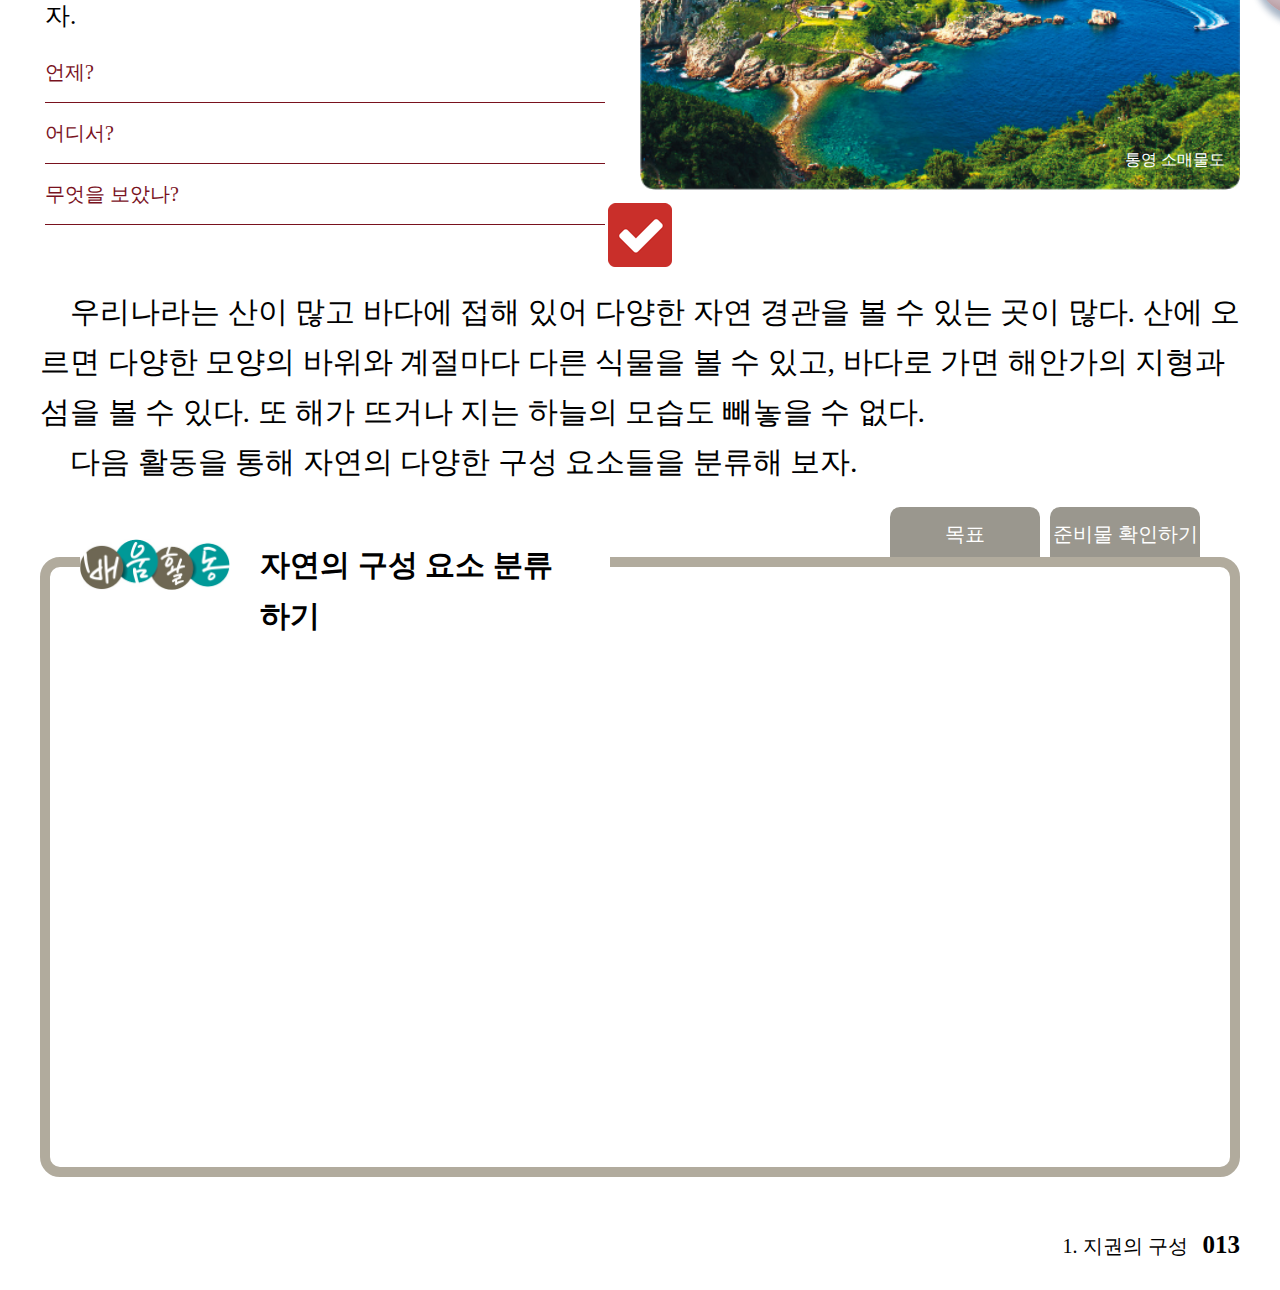
==== index.html @ 11074e5e "Initial Commit" ====
<!DOCTYPE html>
<html lang="en">

<head>
  <meta charset="utf-8">
  <meta content="width=device-width, initial-scale=1.0" name="viewport">
  <title>Document</title>
  <meta content="" name="description">
  <meta content="" name="keywords">
  <!-- Favicons -->
  <link href="assets/img/favicon.png" rel="icon">
  <link href="assets/img/apple-touch-icon.png" rel="apple-touch-icon">
  <!-- Google Fonts -->
  <link href="https://fonts.googleapis.com/css?family=Open+Sans:300,300i,400,400i,600,600i,700,700i|Jost:300,300i,400,400i,500,500i,600,600i,700,700i|Poppins:300,300i,400,400i,500,500i,600,600i,700,700i" rel="stylesheet">
  <!-- Vendor CSS Files -->
  <link href="assets/vendor/aos/aos.css" rel="stylesheet">
  <link href="assets/vendor/bootstrap/css/bootstrap.min.css" rel="stylesheet">
  <link href="assets/vendor/bootstrap-icons/bootstrap-icons.css" rel="stylesheet">
  <link href="assets/vendor/boxicons/css/boxicons.min.css" rel="stylesheet">
  <link href="assets/vendor/glightbox/css/glightbox.min.css" rel="stylesheet">
  <link href="assets/vendor/remixicon/remixicon.css" rel="stylesheet">
  <link href="assets/vendor/swiper/swiper-bundle.min.css" rel="stylesheet">
  <!-- CSS File -->
  <link href="styles.css" rel="stylesheet">
</head>

<body>
  <!-- 컨텐츠 영역 -->
  <div class="content">
    <!-- 대단원 도입 -->
    <div class="chapter-title-area">
      <img src="./img/013_1.jpg" alt="" style="width: 100%;">
      <p class="chapter-title">지구를 구성하는 것은</p>
      <div class="chapter-subtitle">
        <text class="graycolor">이 단원을 배우면 • </text>지구계의 구성 요소를 설명할 수 있다.<br>
        <text class="graycolor">과학과 핵심 역량 • </text>과학적 사고력 / 과학적 탐구 능력 / 과학적 의사소통 능력
      </div>
    </div>
    <!-- 소단원 도입 -->
    <div class="entry">
      <div class="text-input-container">
        <img src="img/125_2.jpg" alt="" style="width: 32%;">
        <p class="entry-title">
          <text style="color: white; font-size: 20px;">함께 시작하기</text>
          &nbsp;&nbsp;&nbsp;&nbsp;&nbsp;&nbsp;&nbsp;&nbsp;&nbsp;&nbsp;&nbsp;&nbsp;
          <text style="font-size: 30px; font-weight: bold;">기억에 남는 체험 활동 장소</text><br>
          <div style="padding-top: 10px; padding-left: 5px; font-size: 25px;">
            체험 활동을 하며 보았던 자연의 모습을 이야기해 보자.
          </div>
        </p>
        <div class="question-box">
          <div class="text-input">
            <text>언제?</text>&nbsp;
            <textarea></textarea>
          </div>
          <div class="text-input">
            <text>어디서?</text>&nbsp;
            <textarea></textarea>
          </div>
          <div class="text-input">
            <text>무엇을 보았나?</text>&nbsp;
            <textarea style="width: 60%"></textarea>
          </div>
        </div>
      </div>
      <div class="video-container">
        <img src="img/013_3.jpg" alt="" style="width: 100%;">
        <img src="img/icon01.png" alt="" class="video-icon">
        <text class="img-caption">통영 소매물도</text>
      </div>
    </div>
    <div class="button-container">
      <img src="img/ico_answer.png" alt="">
    </div>
    <!-- 일반 텍스트 -->
    <div class="main-text">
      &nbsp;&nbsp;&nbsp;
      우리나라는 산이 많고 바다에 접해 있어 다양한 자연 경관을 볼 수 있는 곳이 많다.
      산에 오르면 다양한 모양의 바위와 계절마다 다른 식물을 볼 수 있고,
      바다로 가면 해안가의 지형과 섬을 볼 수 있다.
      또 해가 뜨거나 지는 하늘의 모습도 빼놓을 수 없다.<br>
      &nbsp;&nbsp;&nbsp;
      다음 활동을 통해 자연의 다양한 구성 요소들을 분류해 보자.
    </div>
    <!-- 배움활동 -->
    <div class="learning-activity-title">
      <img src="img/125_4.jpg" alt="">
      <div>자연의 구성 요소 분류하기</div>
    </div>
    <div class="learning-activity-tab">목표</div>
    <div class="learning-activity-tab" style="right: 80px;">준비물 확인하기</div>
    <div class="learning-activity-box">

    </div>
    <!-- 바닥글 -->
    <footer>
      <div class="page-number">
        1. 지권의 구성 &nbsp;&nbsp;<text>013</text>
      </div>
    </footer>
  </div>
</body>
---- styles.css ----
html {
  font-size: 16px;
}

body {
  min-width: 100vw;
  min-height: 100vh;
  background-color: lightgray;
  position: relative;
  margin: 0;
}

p {
  margin: 0;
}

body .content {
  width: 1200px;
  height: 1600px;
  background-color: white;
  position: absolute;
  top: 0;
  bottom: 0;
  left: 0;
  right: 0;
  margin: auto;
  padding: 40px;
  font-size: 16px;
}

body .content .chapter-title-area {
  width: 100%;
}

body .content .chapter-title-area .chapter-title {
  position: absolute;
  top: 2%;
  left: 30%;
  font-weight: bold;
  font-size: 50px;
  margin: 0;
}

body .content .chapter-title-area .chapter-subtitle {
  position: absolute;
  top: 10%;
  left: 30%;
  height: 60px;
  font-size: 20px;
  margin: 0;
}

body .content .chapter-title-area .chapter-subtitle text{
  line-height: 30px;
}

body .content .chapter-title-area .chapter-subtitle .graycolor {
  color: gray;
}

body .content .entry {
  margin-top: 20px;
  height: 300px;
}

body .content .entry .text-input-container {
  width: 50%;
  height: 40%;
  float: left;
}

body .content .entry .video-container {
  width: 50%;
  height: 40%;
  float: left;
}

body .content .entry .text-input-container .entry-title {
  position: absolute;
  top: 290px;
  left: 80px;
}
body .content .entry .text-input-container .question-box {
  width: 560px;
  height: 200px;
  padding: 10px 0 0 5px;
  margin: 0;
}

body .content .entry .text-input-container .question-box .text-input {
  border: none;
  border-bottom: 1px solid #79121e;
  color: #79121e;
  font-size: 20px;
  height: 60px;
  display: flex;
  justify-content: space-between;
}

body .content .entry .text-input-container .question-box .text-input text {
  line-height: 60px;
}

body .content .entry .text-input-container .question-box .text-input textarea {
  width: 450px;
  border: none;
  resize: none;
  margin-top: 10px;
}

body .content .entry .video-container .video-icon {
  position: absolute;
  cursor: pointer;
  animation-name: size-alter;
  animation-duration: 1s;
  animation-iteration-count: infinite;
  animation-direction: alternate;
  animation-timing-function: linear;
  animation-fill-mode: none;
  animation-delay: 5s;
	animation-fill-mode: backwards;
}

@keyframes size-alter {
  from {
    width: 100px;
    height: 70px;
    top: 400px;
    left: 900px;
  }
  to {
    width: 150px;
    height: 105px;
    top: 380px;
    left: 883px;
  }
}

body .content .entry .video-container .img-caption {
  position: absolute;
  color: white;
  top: 540px;
  left: 1125px;
}

body .content .button-container {
  position: relative;
  height: 64px;
}

body .content .button-container img {
  position: absolute;
  left: 0;
  right: 0;
  margin: 0 auto;
  cursor: pointer;
}

body .content .main-text {
  padding: 20px 0 70px 0;
  font-size: 30px;
  line-height: 50px;
}

body .content .learning-activity-title {
  background-color: white;
  position: absolute;
  bottom: 700px;
  left: 80px;
  width: 530px;
  height: 51px;
}

body .content .learning-activity-tab {
  position: absolute;
  bottom: 733px;
  right: 240px;
  background-color: rgb(154, 151, 142);
  width: 150px;
  height: 50px;
  color: white;
  text-align: center;
  line-height: 55px;
  border: none;
  border-top-left-radius: 10px;
  border-top-right-radius: 10px;
  font-size: 20px;
}

body .content .learning-activity-title img {
  width: 150px;
  float: left;
}

body .content .learning-activity-title div {
  width: 310px;
  height: 51px;
  margin: 0 0 0 30px;
  line-height: 51px;
  font-size: 30px;
  font-weight: bold;
  float: left;
}

body .content .learning-activity-box {
  width: 1180;
  height: 600px;
  border: 10px solid rgb(177, 171, 157);
  border-radius: 20px;
}

body .content footer .page-number {
  font-size: 20px;
  position: absolute;
  bottom: 30px;
  right: 40px;
}

body .content footer .page-number text {
  font-size: 25px;
  font-weight: bold;
}
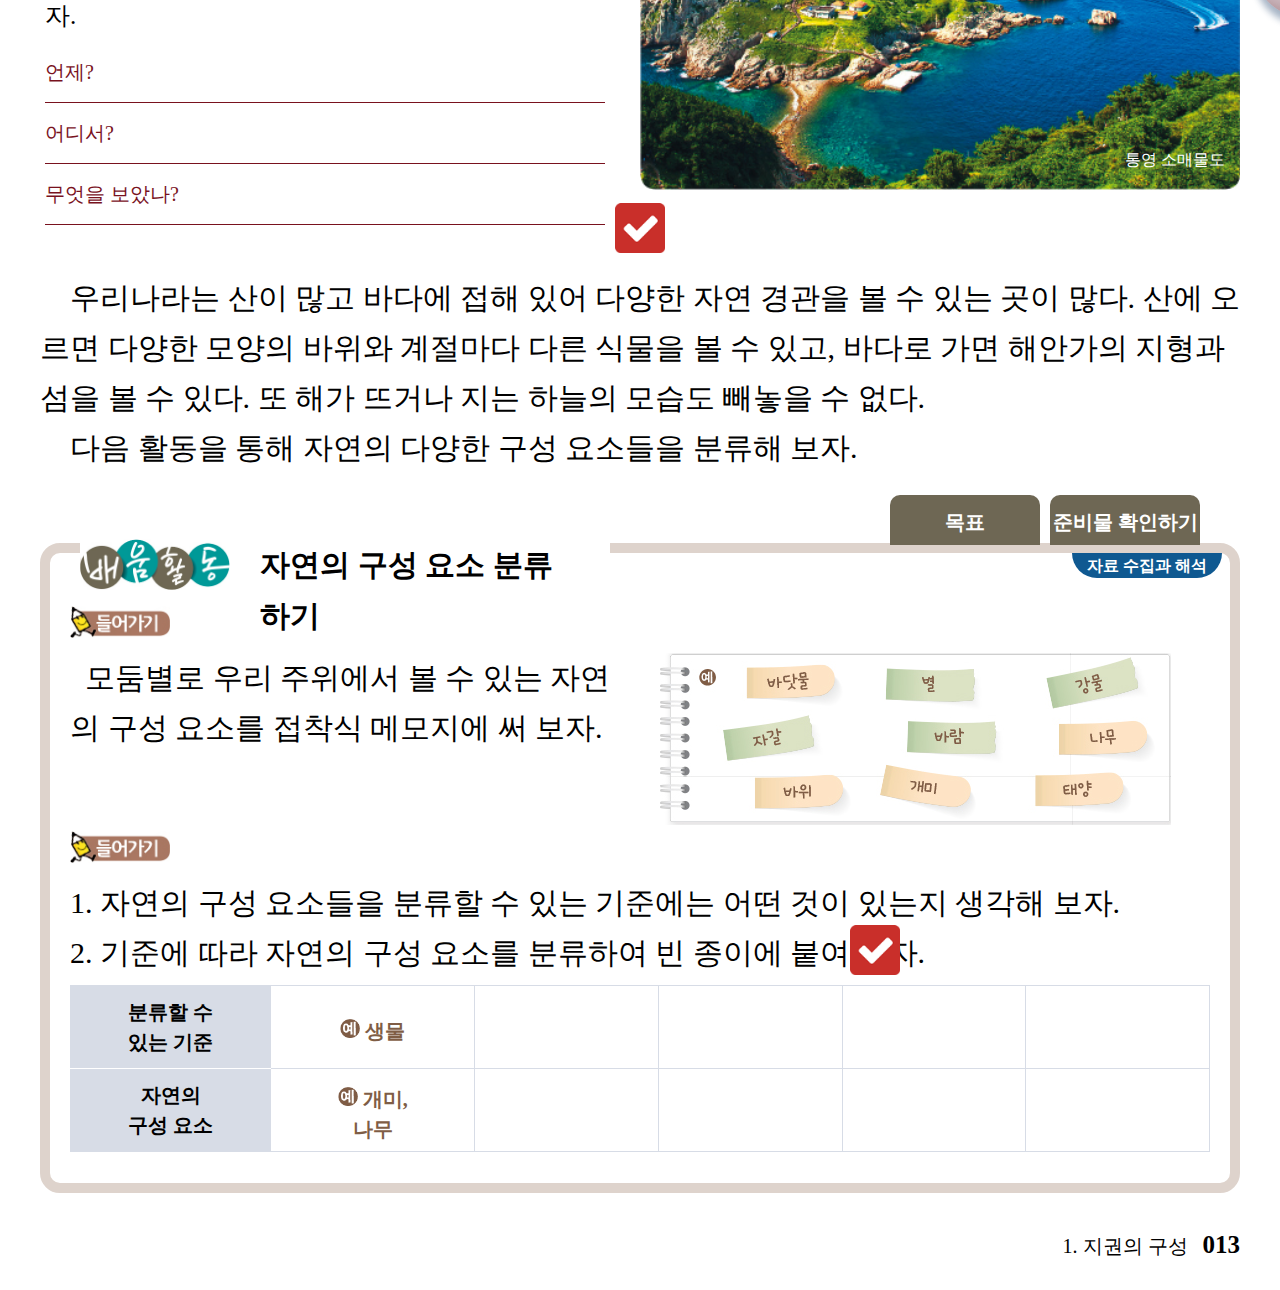
==== commit d1c4bc0f: "Modal" ====
--- a/index.html
+++ b/index.html
@@ -22,9 +22,12 @@
   <link href="assets/vendor/swiper/swiper-bundle.min.css" rel="stylesheet">
   <!-- CSS File -->
   <link href="styles.css" rel="stylesheet">
+  <!-- JS File -->
+  <!-- <script src="scripts.js"></script> -->
 </head>
 
-<body>
+<body id="body">
+  <script src="scripts.js"></script>
   <!-- 컨텐츠 영역 -->
   <div class="content">
     <!-- 대단원 도입 -->
@@ -51,15 +54,15 @@
         <div class="question-box">
           <div class="text-input">
             <text>언제?</text>&nbsp;
-            <textarea></textarea>
+            <textarea id="answer1"></textarea>
           </div>
           <div class="text-input">
             <text>어디서?</text>&nbsp;
-            <textarea></textarea>
+            <textarea id="answer2"></textarea>
           </div>
           <div class="text-input">
             <text>무엇을 보았나?</text>&nbsp;
-            <textarea style="width: 60%"></textarea>
+            <textarea id="answer3" style="width: 60%"></textarea>
           </div>
         </div>
       </div>
@@ -70,7 +73,7 @@
       </div>
     </div>
     <div class="button-container">
-      <img src="img/ico_answer.png" alt="">
+      <img src="img/ico_answer.png" alt="" id="answer" onclick="openModal1()" style="width: 50px; height: 50px;">
     </div>
     <!-- 일반 텍스트 -->
     <div class="main-text">
@@ -90,7 +93,44 @@
     <div class="learning-activity-tab">목표</div>
     <div class="learning-activity-tab" style="right: 80px;">준비물 확인하기</div>
     <div class="learning-activity-box">
-
+      <div class="learning-activity-classification">자료 수집과 해석</div>
+      <div class="learning-activity-entry">
+        <img src="img/013_5.jpg" alt="" style="width: 100px;"><br>
+        &nbsp;&nbsp;모둠별로 우리 주위에서 볼 수 있는 자연의 구성 요소를 접착식 메모지에 써 보자.
+      </div>
+      <div class="learning-activity-entry">
+        <br><img src="img/013_7.jpg" alt="">
+      </div>
+      <div class="learning-activity-entry" style="width: 1140px; padding-top: 25px;">
+        <img src="img/013_5.jpg" alt="" style="width: 100px;"><br>
+        1. 자연의 구성 요소들을 분류할 수 있는 기준에는 어떤 것이 있는지 생각해 보자.<br>
+        <text style="line-height: 50px;">2. 기준에 따라 자연의 구성 요소를 분류하여 빈 종이에 붙여 보자.</text>
+        <img src="img/ico_answer.png" alt="" id="learning-activity-answer-button"><br>
+        <table>
+          <tr>
+              <td class="learning-activity-table-title" style="border-bottom: 1px solid white;">
+                분류할 수<br>있는 기준
+              </td>
+              <td style="color: rgb(127, 93, 69);">
+                <img src="img/013_8.png" alt="" class="example-icon-img">&nbsp;생물
+              </td>
+              <td></td>
+              <td></td>
+              <td></td>
+              <td></td>
+          </tr>
+          <tr>
+              <td class="learning-activity-table-title">자연의<br>구성 요소</td>
+              <td style="color: rgb(127, 93, 69);">
+                <img src="img/013_8.png" alt="" class="example-icon-img">&nbsp;개미,<br>나무
+              </td>
+              <td></td>
+              <td></td>
+              <td></td>
+              <td></td>
+          </tr>
+        </table>
+      </div>
     </div>
     <!-- 바닥글 -->
     <footer>
@@ -98,5 +138,12 @@
         1. 지권의 구성 &nbsp;&nbsp;<text>013</text>
       </div>
     </footer>
+    <!-- Modal 창 -->
+    <div class="modal" id="modal1">
+
+    </div>
+    <div class="modal" id="modal2">
+
+    </div>
   </div>
 </body>
--- a/styles.css
+++ b/styles.css
@@ -145,7 +145,7 @@
 
 body .content .button-container {
   position: relative;
-  height: 64px;
+  height: 50px;
 }
 
 body .content .button-container img {
@@ -173,18 +173,23 @@
 
 body .content .learning-activity-tab {
   position: absolute;
-  bottom: 733px;
+  bottom: 745px;
   right: 240px;
-  background-color: rgb(154, 151, 142);
   width: 150px;
   height: 50px;
+  background-color: rgb(110, 103, 84);
   color: white;
+  font-weight: bold;
   text-align: center;
   line-height: 55px;
+  cursor: pointer;
   border: none;
   border-top-left-radius: 10px;
   border-top-right-radius: 10px;
   font-size: 20px;
+}
+body .content .learning-activity-tab:hover {
+  background-color: rgb(221, 211, 204);
 }
 
 body .content .learning-activity-title img {
@@ -204,9 +209,68 @@
 
 body .content .learning-activity-box {
   width: 1180;
-  height: 600px;
-  border: 10px solid rgb(177, 171, 157);
+  height: 630px;
+  border: 10px solid rgb(222, 211, 204);
   border-radius: 20px;
+}
+
+body .content .learning-activity-box .learning-activity-classification {
+  position: absolute;
+  bottom: 712px;
+  right: 58px;
+  width: 150px;
+  height: 25px;
+  background-color: rgb(15, 89, 145);
+  color: white;
+  font-weight: bold;
+  text-align: center;
+  line-height: 25px;
+  border: none;
+  border-bottom-left-radius: 25px;
+  border-bottom-right-radius: 25px;
+}
+
+body .content .learning-activity-box .learning-activity-entry {
+  width: 550px;
+  height: 200px;
+  padding: 50px 20px 0 20px;
+  float: left;
+  font-size: 30px;
+  line-height: 50px;
+}
+
+body .content .learning-activity-box #learning-activity-answer-button {
+  position: absolute;
+  bottom: 315px;
+  right: 380px;
+  width: 50px;
+  cursor: pointer;
+}
+
+body .content .learning-activity-box .learning-activity-entry table {
+  border-collapse : collapse;
+  margin-top: 7px;
+}
+body .content .learning-activity-box .learning-activity-entry table td{
+  width: 1000px;
+  height: 80px;
+  text-align: center;
+  border: 1px solid rgb(215, 220, 230);
+  font-size: 20px;
+  font-weight: bold;
+  line-height: 30px;
+  vertical-align: top;
+  vertical-align: bottom;
+  vertical-align: middle;
+}
+
+.example-icon-img {
+  width: 20px;
+  margin-top: 10px;
+}
+
+body .content .learning-activity-box .learning-activity-table-title {
+  background-color: rgb(215, 220, 230);
 }
 
 body .content footer .page-number {
@@ -220,3 +284,29 @@
   font-size: 25px;
   font-weight: bold;
 }
+
+.modal {
+  display: none;
+}
+
+#modal1 {
+  position: absolute;
+  top: 500px;
+  left: 50px;
+  width: 1200px;
+  height: 300px;
+  background-color: white;
+  border: 1px solid rgb(72, 209, 255);
+  z-index: 1000;
+}
+
+#modal2 {
+  position: absolute;
+  top: 500px;
+  left: 50px;
+  width: 1200px;
+  height: 300px;
+  background-color: white;
+  border: 1px solid rgb(242, 174, 157);
+  z-index: 1000;
+}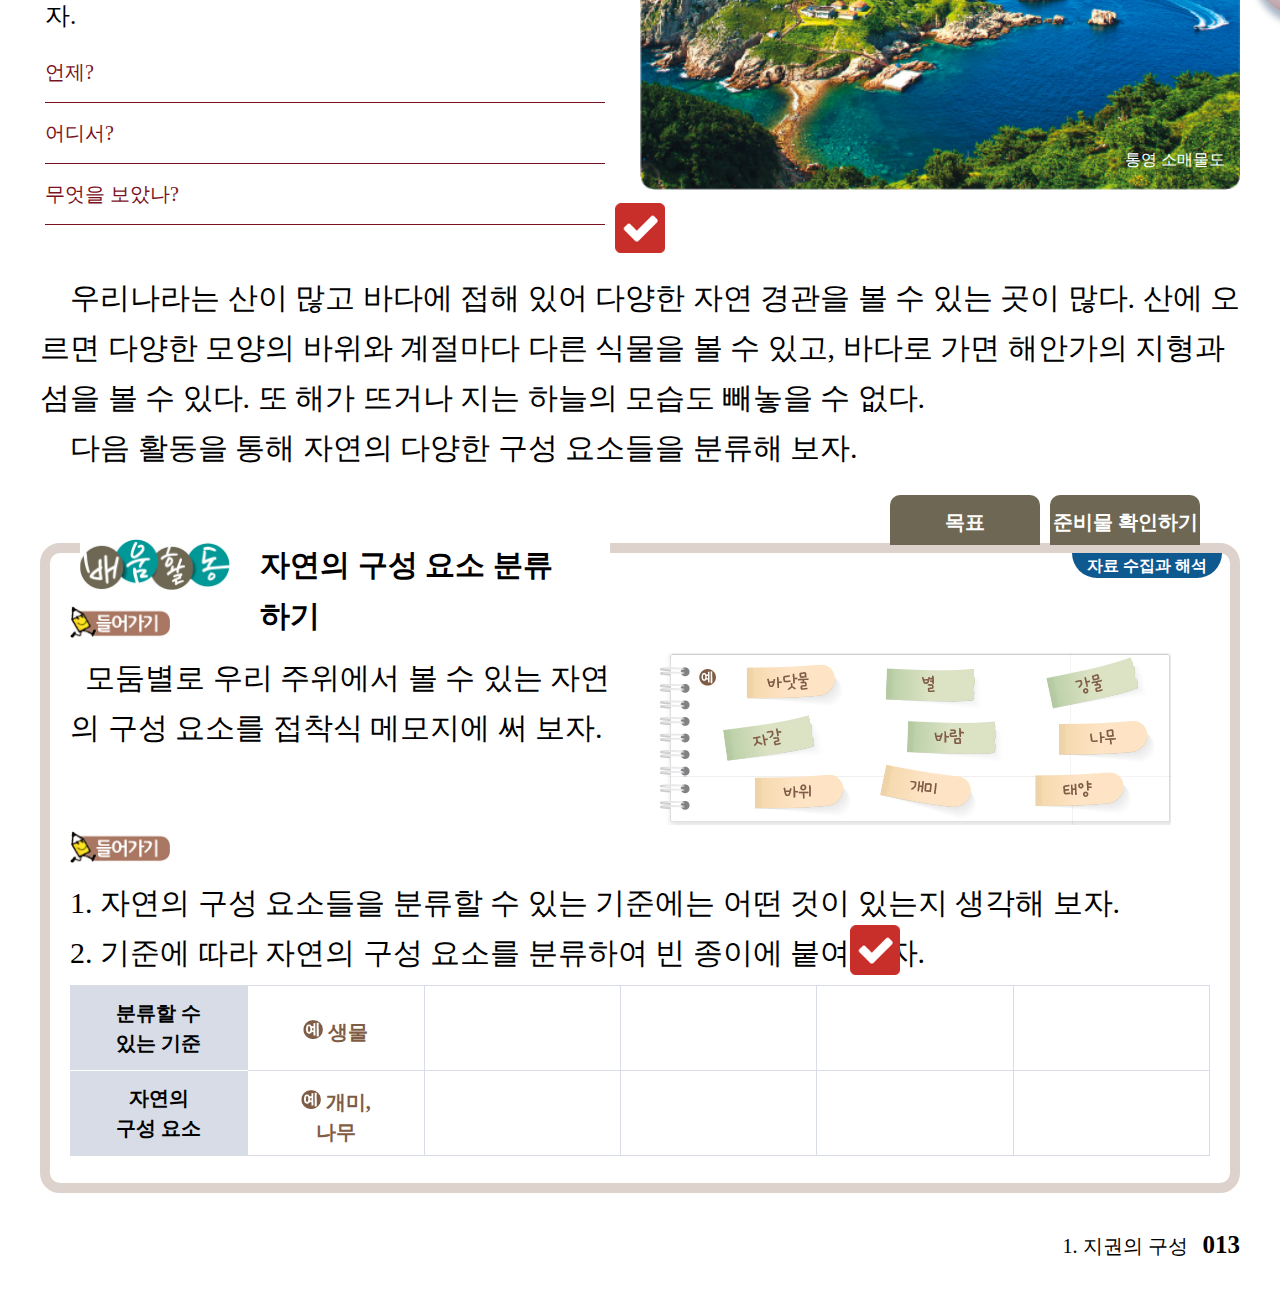
==== commit f238efa7: "Modal Added" ====
--- a/index.html
+++ b/index.html
@@ -73,7 +73,7 @@
       </div>
     </div>
     <div class="button-container">
-      <img src="img/ico_answer.png" alt="" id="answer" onclick="openModal1()" style="width: 50px; height: 50px;">
+      <img src="img/ico_answer.png" alt="" id="first-answer" onclick="openModal1()" style="width: 50px; height: 50px;">
     </div>
     <!-- 일반 텍스트 -->
     <div class="main-text">
@@ -105,7 +105,7 @@
         <img src="img/013_5.jpg" alt="" style="width: 100px;"><br>
         1. 자연의 구성 요소들을 분류할 수 있는 기준에는 어떤 것이 있는지 생각해 보자.<br>
         <text style="line-height: 50px;">2. 기준에 따라 자연의 구성 요소를 분류하여 빈 종이에 붙여 보자.</text>
-        <img src="img/ico_answer.png" alt="" id="learning-activity-answer-button"><br>
+        <img src="img/ico_answer.png" alt="" id="learning-activity-answer-button" onclick="openModal2()"><br>
         <table>
           <tr>
               <td class="learning-activity-table-title" style="border-bottom: 1px solid white;">
@@ -114,20 +114,20 @@
               <td style="color: rgb(127, 93, 69);">
                 <img src="img/013_8.png" alt="" class="example-icon-img">&nbsp;생물
               </td>
-              <td></td>
-              <td></td>
-              <td></td>
-              <td></td>
+              <td><textarea class="table-answer" id="answer4"></textarea></td>
+              <td><textarea class="table-answer" id="answer5"></textarea></td>
+              <td><textarea class="table-answer" id="answer6"></textarea></td>
+              <td><textarea class="table-answer" id="answer7"></textarea></td>
           </tr>
           <tr>
               <td class="learning-activity-table-title">자연의<br>구성 요소</td>
               <td style="color: rgb(127, 93, 69);">
                 <img src="img/013_8.png" alt="" class="example-icon-img">&nbsp;개미,<br>나무
               </td>
-              <td></td>
-              <td></td>
-              <td></td>
-              <td></td>
+              <td><textarea class="table-answer" id="answer8"></textarea></td>
+              <td><textarea class="table-answer" id="answer9"></textarea></td>
+              <td><textarea class="table-answer" id="answer10"></textarea></td>
+              <td><textarea class="table-answer" id="answer11"></textarea></td>
           </tr>
         </table>
       </div>
@@ -140,10 +140,40 @@
     </footer>
     <!-- Modal 창 -->
     <div class="modal" id="modal1">
-
+      <p>예시 답안</p><br>
+      <text>언제?</text>&nbsp;&nbsp;작년 5월 학교에서 친구들과 함께 체험 활동을 갔을 때<br>
+      <text>어디서?</text>&nbsp;&nbsp;경주에서<br>
+      <text>무엇을 보았나?</text>&nbsp;&nbsp;불국사의 청운교와 백운교를 보았는데, 암석으로 만든 계단이 있었다.<br>
+      불국사 주위로는 울창한 숲이 있었고, 노을이 지고 있어 경치가 뛰어났다.<br>
     </div>
     <div class="modal" id="modal2">
-
+      스스로 생각하여 답을 적어 본<br>뒤에 정답을 확인하세요.
+    </div>
+    <div class="modal" id="modal3">
+      <p>예시 답안</p><br>
+      <table>
+        <tr>
+          <td class="modal-table-title" style="border-bottom: 1px solid white;">
+            분류할 수<br>있는 기준
+          </td>
+          <td>생물</td>
+          <td>돌</td>
+          <td>공기</td>
+          <td>물</td>
+          <td>우주(지구 바깥)</td>
+        </tr>
+        <tr>
+          <td class="modal-table-title">자연의<br>구성 요소</td>
+          <td>개미, 나무</td>
+          <td>자갈, 바위</td>
+          <td>바람</td>
+          <td>바닷물, 강물</td>
+          <td>별, 태양</td>
+        </tr>
+      </table>
+    </div>
+    <div class="modal" id="modal4">
+      스스로 생각하여 답을 적어 본<br>뒤에 정답을 확인하세요.
     </div>
   </div>
 </body>
--- a/styles.css
+++ b/styles.css
@@ -251,8 +251,9 @@
   border-collapse : collapse;
   margin-top: 7px;
 }
-body .content .learning-activity-box .learning-activity-entry table td{
-  width: 1000px;
+
+body .content .learning-activity-box .learning-activity-entry table td {
+  width: 200px;
   height: 80px;
   text-align: center;
   border: 1px solid rgb(215, 220, 230);
@@ -264,6 +265,14 @@
   vertical-align: middle;
 }
 
+body .content .learning-activity-box .learning-activity-entry table td .table-answer {
+  width: 150px;
+  height: 60px;
+  margin-top: 10px;
+  border: none;
+  resize: none;
+}
+
 .example-icon-img {
   width: 20px;
   margin-top: 10px;
@@ -289,24 +298,92 @@
   display: none;
 }
 
+#modal1, #modal3 {
+  position: absolute;
+  width: 1155px;
+  height: 250px;
+  background-color: white;
+  padding: 20px;
+  font-size: 30px;
+  line-height: 40px;
+  box-shadow: 2px 2px 20px 10px lightgray;
+  border: 4px rgb(46, 70, 133) solid;
+  border-radius: 10px;
+  z-index: 1000;
+}
+
 #modal1 {
-  position: absolute;
-  top: 500px;
-  left: 50px;
-  width: 1200px;
-  height: 300px;
-  background-color: white;
-  border: 1px solid rgb(72, 209, 255);
+  top: 650px;
+  left: 40px;
+}
+
+#modal3 {
+  bottom: 360px;
+  left: 40px;
+}
+
+#modal1 p, #modal3 p {
+  font-size: 40px;
+  font-weight: bold;
+  color: rgb(46, 70, 133);
+}
+
+#modal1 text, #modal3 text {
+  font-weight: bold;
+}
+
+#modal2, #modal4 {
+  position: absolute;
+  width: 250px;
+  height: 60px;
+  background-color: rgb(136, 136, 136);
+  padding: 10px;
+  color: white;
+  font-size: 20px;
+  font-weight: bold;
+  line-height: 30px;
+  border: none;
+  border-radius: 10px;
   z-index: 1000;
 }
 
 #modal2 {
-  position: absolute;
-  top: 500px;
-  left: 50px;
-  width: 1200px;
-  height: 300px;
-  background-color: white;
-  border: 1px solid rgb(242, 174, 157);
-  z-index: 1000;
-}+  top: 565px;
+  right: 330px;
+}
+
+#modal4 {
+  bottom: 300px;
+  right: 100px;
+}
+
+body .content #modal3 table {
+  border-collapse : collapse;
+  margin-top: 7px;
+}
+
+body .content #modal3 table td {
+  width: 200px;
+  height: 80px;
+  text-align: center;
+  border: 1px solid rgb(136, 136, 136);
+  font-size: 20px;
+  font-weight: bold;
+  line-height: 30px;
+  vertical-align: top;
+  vertical-align: bottom;
+  vertical-align: middle;
+}
+
+body .content #modal3 table td .table-answer {
+  width: 150px;
+  height: 60px;
+  margin-top: 10px;
+  border: none;
+  resize: none;
+}
+
+body .content #modal3 .modal-table-title {
+  background-color: rgb(136, 136, 136);
+  color: white;
+}
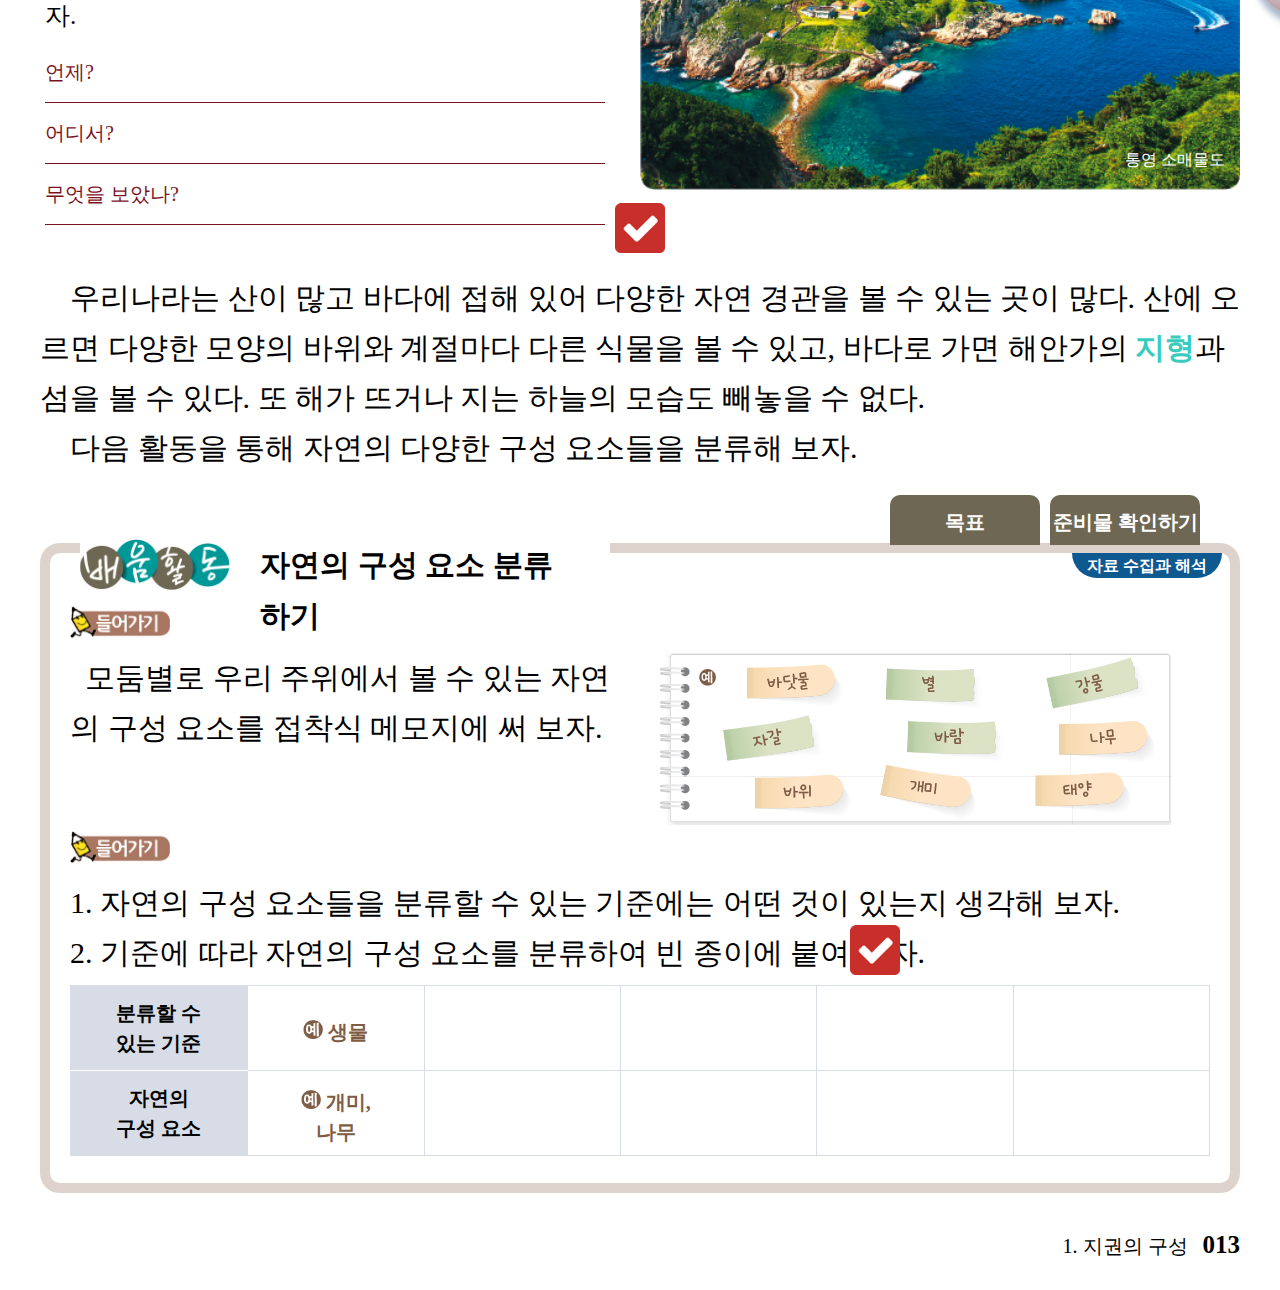
==== commit 8b8d13e3: "Add Modals" ====
--- a/index.html
+++ b/index.html
@@ -80,7 +80,8 @@
       &nbsp;&nbsp;&nbsp;
       우리나라는 산이 많고 바다에 접해 있어 다양한 자연 경관을 볼 수 있는 곳이 많다.
       산에 오르면 다양한 모양의 바위와 계절마다 다른 식물을 볼 수 있고,
-      바다로 가면 해안가의 지형과 섬을 볼 수 있다.
+      바다로 가면 해안가의
+      <text class="word-explanation" onclick="openModal3()">지형</text>과 섬을 볼 수 있다.
       또 해가 뜨거나 지는 하늘의 모습도 빼놓을 수 없다.<br>
       &nbsp;&nbsp;&nbsp;
       다음 활동을 통해 자연의 다양한 구성 요소들을 분류해 보자.
@@ -139,6 +140,7 @@
       </div>
     </footer>
     <!-- Modal 창 -->
+    <!-- Modal1 -->
     <div class="modal" id="modal1">
       <p>예시 답안</p><br>
       <text>언제?</text>&nbsp;&nbsp;작년 5월 학교에서 친구들과 함께 체험 활동을 갔을 때<br>
@@ -146,9 +148,11 @@
       <text>무엇을 보았나?</text>&nbsp;&nbsp;불국사의 청운교와 백운교를 보았는데, 암석으로 만든 계단이 있었다.<br>
       불국사 주위로는 울창한 숲이 있었고, 노을이 지고 있어 경치가 뛰어났다.<br>
     </div>
+    <!-- Modal2 -->
     <div class="modal" id="modal2">
       스스로 생각하여 답을 적어 본<br>뒤에 정답을 확인하세요.
     </div>
+    <!-- Modal3 -->
     <div class="modal" id="modal3">
       <p>예시 답안</p><br>
       <table>
@@ -172,8 +176,13 @@
         </tr>
       </table>
     </div>
+    <!-- Modal4 -->
     <div class="modal" id="modal4">
       스스로 생각하여 답을 적어 본<br>뒤에 정답을 확인하세요.
     </div>
+    <!-- Modal5 -->
+    <div class="modal" id="modal5">
+      땅이 생긴 모양
+    </div>
   </div>
 </body>
--- a/styles.css
+++ b/styles.css
@@ -162,6 +162,12 @@
   line-height: 50px;
 }
 
+body .content .main-text .word-explanation {
+  color: rgb(56, 204, 192);
+  font-weight: bold;
+  cursor: pointer;
+}
+
 body .content .learning-activity-title {
   background-color: white;
   position: absolute;
@@ -387,3 +393,14 @@
   background-color: rgb(136, 136, 136);
   color: white;
 }
+
+#modal5 {
+  position: absolute;
+  width: 120px;
+  height: 20px;
+  background-color: white;
+  padding: 20px;
+  top: 780px;
+  right: 250px;
+  border: 1px solid rgb(56, 204, 192);
+}
